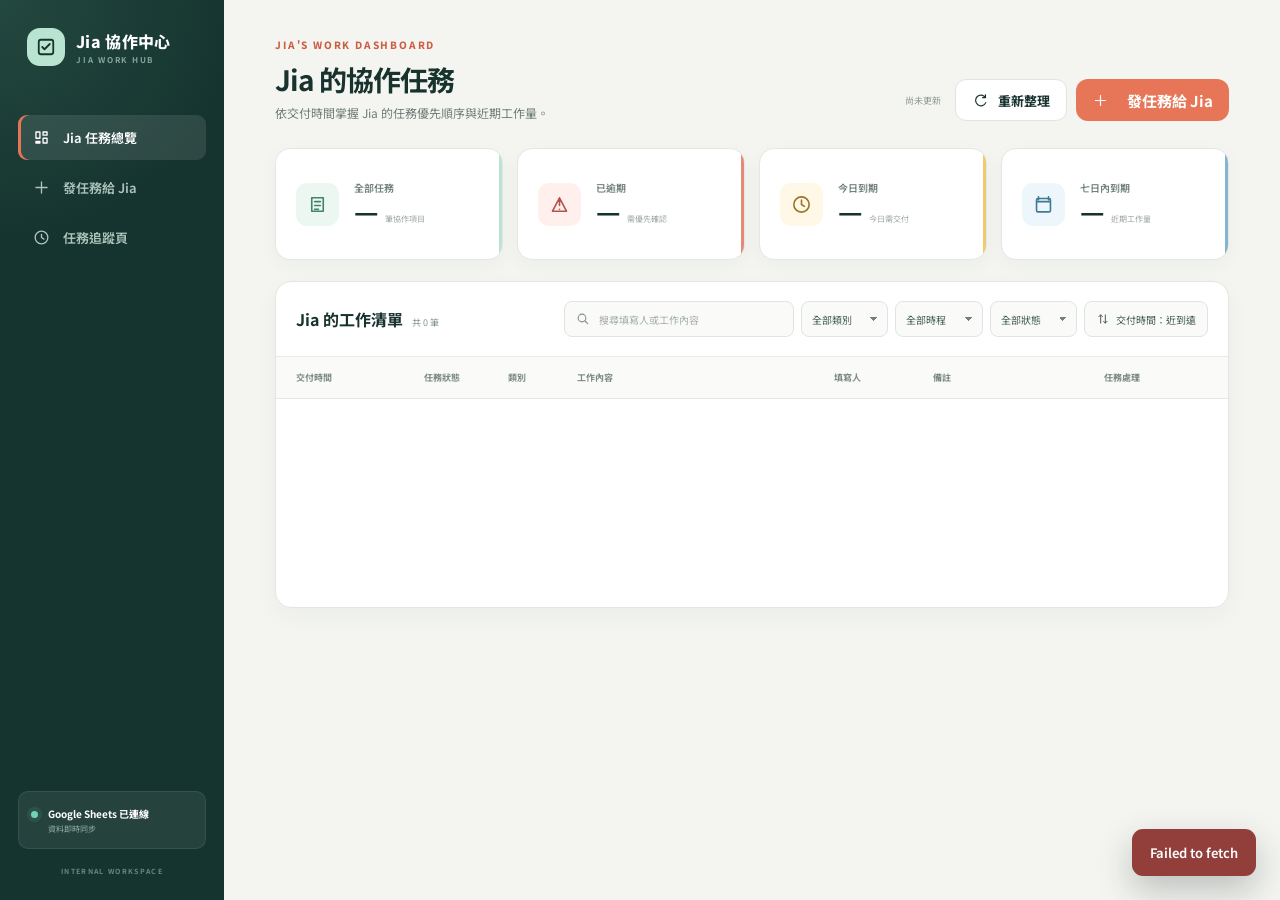
==== admin.html @ 09ad89b3 "Initial Jia task hub release" ====
<!doctype html>
<html lang="zh-Hant">
  <head>
    <meta charset="UTF-8" />
    <meta name="viewport" content="width=device-width, initial-scale=1.0" />
    <meta name="description" content="給 Jia 的協作任務與交付排程管理看板" />
    <meta name="theme-color" content="#16342f" />
    <title>Jia 的任務看板｜協作需求中心</title>
    <link rel="stylesheet" href="./styles.css" />
  </head>
  <body class="admin-page">
    <a class="skip-link" href="#request-table">跳到需求列表</a>

    <aside class="admin-sidebar">
      <a class="brand brand-light" href="./index.html" aria-label="給 Jia 的協作需求首頁">
        <span class="brand-mark" aria-hidden="true">
          <svg viewBox="0 0 24 24" focusable="false">
            <path d="M7 4.75h10A2.25 2.25 0 0 1 19.25 7v10A2.25 2.25 0 0 1 17 19.25H7A2.25 2.25 0 0 1 4.75 17V7A2.25 2.25 0 0 1 7 4.75Z" />
            <path d="m8.25 12 2.25 2.25 5.25-5.25" />
          </svg>
        </span>
        <span><strong>Jia 協作中心</strong><small>JIA WORK HUB</small></span>
      </a>
      <nav class="admin-nav" aria-label="主要選單">
        <a class="active" href="./admin.html">
          <svg viewBox="0 0 24 24" aria-hidden="true"><path d="M5 13h5V5H5zM14 19h5v-6h-5zM5 19h5v-2H5zM14 9h5V5h-5z" /></svg>
          Jia 任務總覽
        </a>
        <a href="./index.html">
          <svg viewBox="0 0 24 24" aria-hidden="true"><path d="M12 5v14M5 12h14" /></svg>
          發任務給 Jia
        </a>
        <a href="./status.html">
          <svg viewBox="0 0 24 24" aria-hidden="true"><circle cx="12" cy="12" r="8" /><path d="M12 8v4l3 2" /></svg>
          任務追蹤頁
        </a>
      </nav>
      <div class="sidebar-bottom">
        <div class="connection-card">
          <span class="status-dot" id="connection-dot"></span>
          <div><strong id="connection-title">確認資料來源</strong><small id="connection-detail">正在連線…</small></div>
        </div>
        <p>INTERNAL WORKSPACE</p>
      </div>
    </aside>

    <header class="mobile-admin-header">
      <a class="brand" href="./index.html">
        <span class="brand-mark" aria-hidden="true">
          <svg viewBox="0 0 24 24"><path d="M7 4.75h10A2.25 2.25 0 0 1 19.25 7v10A2.25 2.25 0 0 1 17 19.25H7A2.25 2.25 0 0 1 4.75 17V7A2.25 2.25 0 0 1 7 4.75Z" /><path d="m8.25 12 2.25 2.25 5.25-5.25" /></svg>
        </span>
        <span><strong>Jia 協作中心</strong></span>
      </a>
      <a class="icon-button" href="./index.html" aria-label="發任務給 Jia"><svg viewBox="0 0 24 24"><path d="M12 5v14M5 12h14" /></svg></a>
    </header>

    <main class="admin-main">
      <section class="dashboard-head">
        <div>
          <p class="section-kicker">JIA'S WORK DASHBOARD</p>
          <h1>Jia 的協作任務</h1>
          <p>依交付時間掌握 Jia 的任務優先順序與近期工作量。</p>
        </div>
        <div class="dashboard-actions">
          <span class="last-updated" id="last-updated">尚未更新</span>
          <button class="secondary-button compact" id="refresh-button" type="button">
            <svg viewBox="0 0 24 24" aria-hidden="true"><path d="M19 8a7.5 7.5 0 1 0 .45 7M19 4v4h-4" /></svg>
            重新整理
          </button>
          <a class="primary-button compact" href="./index.html">
            <svg viewBox="0 0 24 24" aria-hidden="true"><path d="M12 5v14M5 12h14" /></svg>
            發任務給 Jia
          </a>
        </div>
      </section>

      <section class="summary-grid" aria-label="需求摘要">
        <article class="summary-card total">
          <div class="summary-icon"><svg viewBox="0 0 24 24" aria-hidden="true"><path d="M6 5h12v14H6zM9 9h6M9 13h6M9 17h4" /></svg></div>
          <div><span>全部任務</span><strong id="summary-total">—</strong><small>筆協作項目</small></div>
        </article>
        <article class="summary-card overdue">
          <div class="summary-icon"><svg viewBox="0 0 24 24" aria-hidden="true"><path d="M12 8v5M12 17h.01M4.7 19h14.6L12 5z" /></svg></div>
          <div><span>已逾期</span><strong id="summary-overdue">—</strong><small>需優先確認</small></div>
        </article>
        <article class="summary-card today">
          <div class="summary-icon"><svg viewBox="0 0 24 24" aria-hidden="true"><circle cx="12" cy="12" r="8" /><path d="M12 7.5V12l3 2" /></svg></div>
          <div><span>今日到期</span><strong id="summary-today">—</strong><small>今日需交付</small></div>
        </article>
        <article class="summary-card upcoming">
          <div class="summary-icon"><svg viewBox="0 0 24 24" aria-hidden="true"><path d="M6.75 4v3M17.25 4v3M4.75 9h14.5M6.25 5.75h11.5a1.5 1.5 0 0 1 1.5 1.5v11a1.5 1.5 0 0 1-1.5 1.5H6.25a1.5 1.5 0 0 1-1.5-1.5v-11a1.5 1.5 0 0 1 1.5-1.5Z" /></svg></div>
          <div><span>七日內到期</span><strong id="summary-upcoming">—</strong><small>近期工作量</small></div>
        </article>
      </section>

      <section class="request-section">
        <div class="request-section-head">
          <div>
            <h2>Jia 的工作清單</h2>
            <span id="result-count">共 0 筆</span>
          </div>
          <div class="filter-row">
            <label class="search-box" for="search-input">
              <svg viewBox="0 0 24 24" aria-hidden="true"><circle cx="10.5" cy="10.5" r="5.75" /><path d="m15 15 4 4" /></svg>
              <input id="search-input" type="search" placeholder="搜尋填寫人或工作內容" />
            </label>
            <label class="filter-select">
              <span class="sr-only">類別篩選</span>
              <select id="category-filter">
                <option value="all">全部類別</option>
                <option value="行銷">行銷</option>
                <option value="行政">行政</option>
                <option value="營運">營運</option>
                <option value="業務">業務</option>
                <option value="其他">其他</option>
              </select>
            </label>
            <label class="filter-select">
              <span class="sr-only">到期狀態篩選</span>
              <select id="status-filter">
                <option value="all">全部時程</option>
                <option value="overdue">已逾期</option>
                <option value="today">今日到期</option>
                <option value="upcoming">七日內到期</option>
                <option value="later">七日後</option>
                <option value="unscheduled">待確認</option>
              </select>
            </label>
            <label class="filter-select">
              <span class="sr-only">任務狀態篩選</span>
              <select id="work-status-filter">
                <option value="all">全部狀態</option>
                <option value="待處理">待處理</option>
                <option value="進行中">進行中</option>
                <option value="已完成">已完成</option>
              </select>
            </label>
            <button class="sort-button" id="sort-button" type="button" data-direction="asc">
              <svg viewBox="0 0 24 24" aria-hidden="true"><path d="M8 5v14M5 8l3-3 3 3M16 19V5M13 16l3 3 3-3" /></svg>
              <span id="sort-label">交付時間：近到遠</span>
            </button>
          </div>
        </div>

        <div class="table-wrap" id="request-table" tabindex="-1">
          <table>
            <thead>
              <tr>
                <th>交付時間</th>
                <th>任務狀態</th>
                <th>類別</th>
                <th>工作內容</th>
                <th>填寫人</th>
                <th>備註</th>
                <th>任務處理</th>
              </tr>
            </thead>
            <tbody id="request-tbody"></tbody>
          </table>
          <div class="empty-state" id="empty-state" hidden>
            <span><svg viewBox="0 0 24 24" aria-hidden="true"><path d="M7 4.75h10A2.25 2.25 0 0 1 19.25 7v10A2.25 2.25 0 0 1 17 19.25H7A2.25 2.25 0 0 1 4.75 17V7A2.25 2.25 0 0 1 7 4.75Z" /><path d="M8.5 12h7" /></svg></span>
            <h3>目前沒有符合條件的任務</h3>
            <p id="empty-copy">發送第一個任務給 Jia 後，協作項目就會出現在這裡。</p>
            <a class="secondary-button compact" href="./index.html">發任務給 Jia</a>
          </div>
        </div>

        <div class="mobile-request-list" id="mobile-request-list"></div>
      </section>
    </main>

    <div class="task-modal" id="task-modal" hidden>
      <button class="modal-backdrop" type="button" data-close-modal aria-label="關閉任務處理視窗"></button>
      <section class="task-modal-panel" role="dialog" aria-modal="true" aria-labelledby="task-modal-title">
        <div class="task-modal-head">
          <div>
            <p class="section-kicker">UPDATE TASK</p>
            <h2 id="task-modal-title">更新任務進度</h2>
          </div>
          <button class="modal-close" type="button" data-close-modal aria-label="關閉">
            <svg viewBox="0 0 24 24" aria-hidden="true"><path d="M6 6l12 12M18 6 6 18" /></svg>
          </button>
        </div>

        <div class="modal-task-summary">
          <code id="modal-task-id">—</code>
          <strong id="modal-task-description">—</strong>
          <span id="modal-task-requester">—</span>
        </div>

        <form id="task-update-form">
          <input type="hidden" id="modal-request-id" name="id" />
          <div class="field-group">
            <label for="modal-task-status">任務狀態</label>
            <div class="input-shell select-shell no-icon">
              <select id="modal-task-status" name="status" required>
                <option value="待處理">待處理</option>
                <option value="進行中">進行中</option>
                <option value="已完成">已完成</option>
              </select>
            </div>
          </div>
          <div class="field-group">
            <label for="modal-delivery-reply">交付回覆 <small>發任務的人會在追蹤頁看到</small></label>
            <textarea id="modal-delivery-reply" name="deliveryReply" rows="7" maxlength="2000" placeholder="可填寫完成內容、交付連結、檔案位置或需要對方確認的事項⋯"></textarea>
            <div class="field-meta align-right"><span id="reply-count">0 / 2000</span></div>
          </div>
          <div class="modal-actions">
            <a class="secondary-button" id="modal-tracking-link" href="./status.html" target="_blank" rel="noopener">開啟追蹤頁</a>
            <button class="primary-button" id="save-task-button" type="submit">儲存進度與回覆</button>
          </div>
        </form>
      </section>
    </div>

    <div class="toast" id="toast" role="status" aria-live="polite" hidden></div>
    <script src="./config.js"></script>
    <script src="./data-store.js"></script>
    <script src="./admin.js"></script>
  </body>
</html>
---- styles.css ----
@import url("https://fonts.googleapis.com/css2?family=Noto+Sans+TC:wght@400;500;600;700;800&display=swap");

:root {
  --ink: #18322e;
  --ink-2: #294640;
  --muted: #6f7d79;
  --line: #dfe6e2;
  --paper: #fffefa;
  --canvas: #f4f5f0;
  --mint: #b9e4d2;
  --mint-soft: #eaf6f0;
  --coral: #e77658;
  --coral-dark: #cb5f45;
  --yellow: #f2c96d;
  --danger: #c64e49;
  --shadow: 0 24px 70px rgba(25, 48, 43, 0.11);
  --radius: 22px;
  font-family: "Noto Sans TC", "PingFang TC", "Microsoft JhengHei", sans-serif;
  color: var(--ink);
  background: var(--canvas);
  font-synthesis: none;
}

* {
  box-sizing: border-box;
}

html {
  min-width: 320px;
  scroll-behavior: smooth;
}

body {
  min-height: 100vh;
  margin: 0;
  background: var(--canvas);
}

button,
input,
select,
textarea {
  font: inherit;
}

button,
a,
select {
  -webkit-tap-highlight-color: transparent;
}

a {
  color: inherit;
  text-decoration: none;
}

svg {
  fill: none;
  stroke: currentColor;
  stroke-linecap: round;
  stroke-linejoin: round;
  stroke-width: 1.7;
}

.skip-link {
  position: fixed;
  z-index: 100;
  top: -80px;
  left: 20px;
  padding: 10px 15px;
  color: white;
  background: var(--ink);
  border-radius: 8px;
  white-space: nowrap;
  transition: top 0.2s ease;
}

.skip-link:focus {
  top: 14px;
}

.sr-only {
  position: absolute;
  width: 1px;
  height: 1px;
  padding: 0;
  margin: -1px;
  overflow: hidden;
  clip: rect(0, 0, 0, 0);
  white-space: nowrap;
  border: 0;
}

/* Shared brand and buttons */
.brand {
  display: inline-flex;
  align-items: center;
  gap: 11px;
  min-width: 0;
}

.brand-mark {
  display: grid;
  flex: 0 0 42px;
  width: 42px;
  height: 42px;
  place-items: center;
  color: var(--ink);
  background: var(--mint);
  border-radius: 13px;
}

.brand-mark svg {
  width: 27px;
  height: 27px;
  stroke-width: 1.8;
}

.brand > span:last-child {
  display: flex;
  min-width: 0;
  flex-direction: column;
  gap: 1px;
}

.brand strong {
  overflow: hidden;
  font-size: 16px;
  font-weight: 800;
  letter-spacing: 0.02em;
  text-overflow: ellipsis;
  white-space: nowrap;
}

.brand small {
  color: var(--muted);
  font-size: 8px;
  font-weight: 700;
  letter-spacing: 0.22em;
}

.primary-button,
.secondary-button,
.sort-button,
.icon-button {
  display: inline-flex;
  align-items: center;
  justify-content: center;
  border: 0;
  cursor: pointer;
  transition: transform 0.18s ease, box-shadow 0.18s ease, background 0.18s ease, opacity 0.18s ease;
}

.primary-button {
  min-height: 54px;
  gap: 18px;
  padding: 0 24px;
  color: white;
  background: var(--coral);
  border-radius: 12px;
  box-shadow: 0 10px 24px rgba(211, 98, 71, 0.22);
  font-size: 15px;
  font-weight: 700;
}

.primary-button:hover {
  background: var(--coral-dark);
  box-shadow: 0 13px 27px rgba(211, 98, 71, 0.27);
  transform: translateY(-1px);
}

.primary-button svg {
  width: 19px;
  height: 19px;
}

.secondary-button {
  min-height: 46px;
  gap: 9px;
  padding: 0 18px;
  color: var(--ink);
  background: white;
  border: 1px solid var(--line);
  border-radius: 11px;
  font-size: 13px;
  font-weight: 700;
}

.secondary-button:hover {
  border-color: #aebeb8;
  box-shadow: 0 8px 20px rgba(25, 48, 43, 0.08);
}

.primary-button.compact,
.secondary-button.compact {
  min-height: 42px;
  padding: 0 16px;
  box-shadow: none;
}

.primary-button.compact svg,
.secondary-button.compact svg {
  width: 17px;
  height: 17px;
}

button:focus-visible,
a:focus-visible,
input:focus-visible,
select:focus-visible,
textarea:focus-visible {
  outline: 3px solid rgba(35, 117, 97, 0.25);
  outline-offset: 2px;
}

button:disabled,
.is-loading {
  cursor: wait;
  opacity: 0.65;
}

.section-kicker {
  margin: 0 0 7px;
  color: var(--coral-dark);
  font-size: 10px;
  font-weight: 800;
  letter-spacing: 0.18em;
}

.toast {
  position: fixed;
  z-index: 200;
  right: 24px;
  bottom: 24px;
  max-width: min(420px, calc(100vw - 32px));
  padding: 14px 18px;
  color: white;
  background: var(--ink);
  border-radius: 11px;
  box-shadow: 0 14px 34px rgba(18, 35, 32, 0.25);
  font-size: 13px;
  font-weight: 600;
  animation: toast-in 0.25s ease both;
}

.toast.error {
  background: #923f3c;
}

@keyframes toast-in {
  from { opacity: 0; transform: translateY(8px); }
  to { opacity: 1; transform: translateY(0); }
}

/* Request form page */
.form-page {
  position: relative;
  overflow-x: hidden;
  background:
    radial-gradient(circle at 8% 18%, rgba(185, 228, 210, 0.45), transparent 24rem),
    radial-gradient(circle at 93% 85%, rgba(242, 201, 109, 0.21), transparent 22rem),
    #f6f5f0;
}

.form-page::before {
  position: fixed;
  z-index: -1;
  top: 80px;
  left: 3.4vw;
  width: 68px;
  height: 68px;
  content: "";
  border: 1px solid rgba(33, 72, 63, 0.15);
  border-radius: 50%;
}

.form-page::after {
  position: fixed;
  z-index: -1;
  right: 2.5vw;
  bottom: 2vw;
  width: 110px;
  height: 110px;
  content: "";
  background-image: radial-gradient(rgba(24, 50, 46, 0.22) 1.2px, transparent 1.2px);
  background-size: 12px 12px;
}

.site-header {
  display: flex;
  width: min(1180px, calc(100% - 48px));
  height: 82px;
  align-items: center;
  justify-content: space-between;
  margin: 0 auto;
}

.header-link {
  display: inline-flex;
  align-items: center;
  gap: 8px;
  padding: 10px 14px;
  color: var(--ink-2);
  border-radius: 9px;
  font-size: 13px;
  font-weight: 700;
  transition: background 0.18s ease;
}

.header-link:hover {
  background: rgba(255, 255, 255, 0.75);
}

.header-link svg {
  width: 17px;
  height: 17px;
}

.header-nav {
  display: flex;
  align-items: center;
  gap: 3px;
}

.form-layout {
  display: grid;
  width: min(1120px, calc(100% - 48px));
  min-height: calc(100vh - 116px);
  grid-template-columns: minmax(0, 0.86fr) minmax(510px, 1.14fr);
  gap: clamp(50px, 7vw, 96px);
  align-items: center;
  margin: 5px auto 34px;
}

.intro-panel {
  padding: 36px 0 42px;
}

.eyebrow {
  display: flex;
  align-items: center;
  gap: 10px;
  margin-bottom: 19px;
  color: var(--muted);
  font-size: 10px;
  font-weight: 800;
  letter-spacing: 0.19em;
}

.eyebrow span {
  display: inline-block;
  width: 33px;
  height: 2px;
  background: var(--coral);
}

.intro-panel h1 {
  margin: 0;
  color: var(--ink);
  font-size: clamp(38px, 4.2vw, 57px);
  font-weight: 800;
  letter-spacing: -0.055em;
  line-height: 1.23;
}

.intro-panel h1 em {
  position: relative;
  color: var(--ink);
  font-style: normal;
  white-space: nowrap;
}

.intro-panel h1 em::after {
  position: absolute;
  z-index: -1;
  right: -4px;
  bottom: 4px;
  left: -3px;
  height: 12px;
  content: "";
  background: var(--yellow);
  opacity: 0.72;
  transform: rotate(-1deg);
}

.intro-copy {
  max-width: 435px;
  margin: 22px 0 30px;
  color: #667470;
  font-size: 14px;
  line-height: 1.85;
}

.process-list {
  display: grid;
  max-width: 420px;
  gap: 0;
  padding: 0;
  margin: 0;
  list-style: none;
}

.process-list li {
  position: relative;
  display: flex;
  min-height: 64px;
  align-items: flex-start;
  gap: 16px;
}

.process-list li:not(:last-child)::after {
  position: absolute;
  top: 37px;
  bottom: 2px;
  left: 17px;
  width: 1px;
  content: "";
  background: #cbd7d2;
}

.process-list li > span {
  display: grid;
  z-index: 1;
  flex: 0 0 35px;
  width: 35px;
  height: 35px;
  place-items: center;
  color: var(--ink);
  background: #e2eee8;
  border: 1px solid #c0d7cc;
  border-radius: 50%;
  font-size: 9px;
  font-weight: 800;
}

.process-list li > div {
  display: flex;
  flex-direction: column;
  gap: 2px;
  padding-top: 1px;
}

.process-list strong {
  font-size: 13px;
  font-weight: 700;
}

.process-list small {
  color: var(--muted);
  font-size: 11px;
}

.privacy-note {
  display: flex;
  align-items: center;
  gap: 8px;
  margin-top: 15px;
  color: #82908c;
  font-size: 10px;
}

.privacy-note svg {
  width: 15px;
  height: 15px;
}

.form-card {
  position: relative;
  min-height: 680px;
  padding: clamp(28px, 4vw, 46px);
  background: rgba(255, 255, 252, 0.96);
  border: 1px solid rgba(205, 216, 211, 0.8);
  border-radius: var(--radius);
  box-shadow: var(--shadow);
}

.form-card::before {
  position: absolute;
  top: 0;
  right: 34px;
  left: 34px;
  height: 3px;
  content: "";
  background: linear-gradient(90deg, var(--mint), var(--coral), var(--yellow));
  border-radius: 0 0 4px 4px;
}

.form-card-head {
  display: flex;
  align-items: flex-start;
  justify-content: space-between;
  gap: 18px;
  margin-bottom: 26px;
}

.form-card-head h2 {
  margin: 0;
  font-size: 25px;
  letter-spacing: -0.025em;
}

.mode-badge {
  display: inline-flex;
  align-items: center;
  gap: 6px;
  padding: 6px 9px;
  color: #26705f;
  background: var(--mint-soft);
  border-radius: 100px;
  font-size: 9px;
  font-weight: 700;
  white-space: nowrap;
}

.mode-badge::before {
  width: 6px;
  height: 6px;
  content: "";
  background: #55aa8d;
  border-radius: 50%;
}

.mode-badge.is-demo {
  color: #87651c;
  background: #fff6dc;
}

.mode-badge.is-demo::before {
  background: #dba630;
}

.field-grid {
  display: grid;
  grid-template-columns: 1fr 1fr;
  gap: 17px;
}

.field-group {
  margin-bottom: 19px;
}

.field-group > label {
  display: flex;
  align-items: center;
  gap: 4px;
  margin-bottom: 8px;
  color: #314b46;
  font-size: 12px;
  font-weight: 700;
}

.field-group > label span {
  color: var(--coral);
}

.field-group > label small {
  margin-left: 2px;
  color: #94a09d;
  font-size: 9px;
  font-weight: 500;
}

.input-shell {
  position: relative;
}

.delivery-options {
  display: flex;
  gap: 8px;
  margin-bottom: 10px;
}

.delivery-options label {
  position: relative;
  flex: 1;
  cursor: pointer;
}

.delivery-options input {
  position: absolute;
  width: 1px;
  height: 1px;
  overflow: hidden;
  opacity: 0;
}

.delivery-options span {
  display: flex;
  min-height: 38px;
  align-items: center;
  justify-content: center;
  padding: 7px 12px;
  color: #71807b;
  background: #f7f9f6;
  border: 1px solid #dce4e0;
  border-radius: 9px;
  font-size: 10px;
  font-weight: 600;
  transition: color 0.18s ease, border 0.18s ease, background 0.18s ease, box-shadow 0.18s ease;
}

.delivery-options input:checked + span {
  color: #285f50;
  background: var(--mint-soft);
  border-color: #8dbba9;
  box-shadow: inset 0 0 0 1px rgba(73, 139, 117, 0.08);
}

.delivery-options input:focus-visible + span {
  outline: 3px solid rgba(35, 117, 97, 0.25);
  outline-offset: 2px;
}

.other-time-message {
  padding: 11px 13px;
  color: #745c28;
  background: #fff8e6;
  border: 1px solid #f0dfac;
  border-radius: 9px;
  font-size: 10px;
  line-height: 1.6;
}

.notes-hint {
  margin-top: 7px;
  color: #718a82;
}

.input-shell > svg {
  position: absolute;
  z-index: 1;
  top: 50%;
  left: 14px;
  width: 17px;
  height: 17px;
  color: #84928e;
  pointer-events: none;
  transform: translateY(-50%);
}

.input-shell input,
.input-shell select,
textarea {
  width: 100%;
  color: var(--ink);
  background: #fbfcf9;
  border: 1px solid #dce4e0;
  border-radius: 10px;
  outline: none;
  transition: border 0.18s ease, box-shadow 0.18s ease, background 0.18s ease;
}

.input-shell input,
.input-shell select {
  height: 46px;
  padding: 0 13px 0 42px;
}

.input-shell select {
  padding-right: 35px;
  cursor: pointer;
  appearance: none;
  background-image: linear-gradient(45deg, transparent 50%, #72817c 50%), linear-gradient(135deg, #72817c 50%, transparent 50%);
  background-position: calc(100% - 17px) 20px, calc(100% - 12px) 20px;
  background-repeat: no-repeat;
  background-size: 5px 5px, 5px 5px;
}

textarea {
  display: block;
  min-height: 98px;
  padding: 12px 14px;
  line-height: 1.65;
  resize: vertical;
}

#description {
  min-height: 114px;
}

.input-shell input:hover,
.input-shell select:hover,
textarea:hover {
  border-color: #c1cec9;
}

.input-shell input:focus,
.input-shell select:focus,
textarea:focus {
  background: white;
  border-color: #5e9c89;
  box-shadow: 0 0 0 3px rgba(94, 156, 137, 0.12);
}

input::placeholder,
textarea::placeholder {
  color: #a3aeaa;
}

[aria-invalid="true"] {
  border-color: #d66b63 !important;
  box-shadow: 0 0 0 3px rgba(214, 107, 99, 0.09) !important;
}

.field-meta {
  display: flex;
  min-height: 17px;
  align-items: center;
  justify-content: space-between;
  padding-top: 5px;
  color: #99a4a1;
  font-size: 9px;
}

.field-meta.align-right {
  justify-content: flex-end;
}

.field-error {
  min-height: 0;
  margin: 5px 0 0;
  color: var(--danger);
  font-size: 10px;
}

.field-meta .field-error {
  margin: 0;
}

.field-hint {
  margin: 6px 0 0;
  color: #929e9a;
  font-size: 9px;
}

.form-card form > .primary-button {
  width: 100%;
  margin-top: 2px;
}

.submit-note {
  margin: 10px 0 0;
  color: #9aa5a2;
  font-size: 9px;
  text-align: center;
}

.success-panel {
  display: flex;
  min-height: 560px;
  align-items: center;
  justify-content: center;
  flex-direction: column;
  padding: 40px 12px;
  text-align: center;
}

.success-panel[hidden] {
  display: none;
}

.success-icon {
  display: grid;
  width: 78px;
  height: 78px;
  place-items: center;
  margin-bottom: 23px;
  color: #28775f;
  background: var(--mint-soft);
  border: 1px solid #c5e3d6;
  border-radius: 50%;
}

.success-icon svg {
  width: 39px;
  height: 39px;
  stroke-width: 2;
}

.success-panel h2 {
  margin: 4px 0 10px;
  font-size: 27px;
}

.success-panel > p:not(.section-kicker) {
  max-width: 350px;
  margin: 0;
  color: var(--muted);
  font-size: 13px;
  line-height: 1.8;
}

.success-track-button {
  min-width: 220px;
  margin-bottom: 10px;
}

.request-number {
  display: flex;
  align-items: center;
  gap: 8px;
  padding: 12px 16px;
  margin: 24px 0;
  color: var(--muted);
  background: #f3f6f3;
  border-radius: 9px;
  font-size: 11px;
}

.request-number strong {
  color: var(--ink);
  font-family: ui-monospace, SFMono-Regular, Menlo, monospace;
  font-size: 12px;
}

/* Admin dashboard */
.admin-page {
  background: #f4f5f1;
}

.admin-sidebar {
  position: fixed;
  z-index: 10;
  top: 0;
  bottom: 0;
  left: 0;
  display: flex;
  width: 224px;
  flex-direction: column;
  padding: 28px 18px 24px;
  color: white;
  background:
    radial-gradient(circle at 0 0, rgba(86, 153, 132, 0.2), transparent 15rem),
    #16342f;
}

.brand-light {
  padding: 0 9px;
}

.brand-light .brand-mark {
  flex-basis: 38px;
  width: 38px;
  height: 38px;
}

.brand-light .brand-mark svg {
  width: 24px;
  height: 24px;
}

.brand-light small {
  color: #86a69b;
}

.admin-nav {
  display: flex;
  flex-direction: column;
  gap: 5px;
  margin-top: 49px;
}

.admin-nav a {
  display: flex;
  min-height: 45px;
  align-items: center;
  gap: 12px;
  padding: 0 14px;
  color: #adc3bb;
  border-radius: 9px;
  font-size: 13px;
  font-weight: 600;
  transition: color 0.18s ease, background 0.18s ease;
}

.admin-nav a:hover,
.admin-nav a.active {
  color: white;
  background: rgba(255, 255, 255, 0.1);
}

.admin-nav a.active {
  box-shadow: inset 3px 0 var(--coral);
}

.admin-nav svg {
  width: 19px;
  height: 19px;
}

.sidebar-bottom {
  margin-top: auto;
}

.connection-card {
  display: flex;
  align-items: flex-start;
  gap: 10px;
  padding: 14px 12px;
  background: rgba(255, 255, 255, 0.07);
  border: 1px solid rgba(255, 255, 255, 0.08);
  border-radius: 10px;
}

.status-dot {
  flex: 0 0 7px;
  width: 7px;
  height: 7px;
  margin-top: 5px;
  background: #70d3ae;
  border-radius: 50%;
  box-shadow: 0 0 0 4px rgba(112, 211, 174, 0.1);
}

.status-dot.demo {
  background: var(--yellow);
  box-shadow: 0 0 0 4px rgba(242, 201, 109, 0.1);
}

.connection-card div {
  display: flex;
  min-width: 0;
  flex-direction: column;
  gap: 2px;
}

.connection-card strong {
  overflow: hidden;
  font-size: 10px;
  text-overflow: ellipsis;
  white-space: nowrap;
}

.connection-card small {
  color: #8fafA4;
  font-size: 8px;
}

.sidebar-bottom > p {
  margin: 17px 0 0;
  color: #66887c;
  font-size: 7px;
  font-weight: 700;
  letter-spacing: 0.19em;
  text-align: center;
}

.mobile-admin-header {
  display: none;
}

.admin-main {
  min-height: 100vh;
  padding: 37px clamp(26px, 4vw, 58px) 60px;
  margin-left: 224px;
}

.dashboard-head {
  display: flex;
  align-items: flex-end;
  justify-content: space-between;
  gap: 25px;
}

.dashboard-head h1 {
  margin: 0 0 5px;
  font-size: 28px;
  letter-spacing: -0.035em;
}

.dashboard-head > div:first-child > p:last-child {
  margin: 0;
  color: var(--muted);
  font-size: 12px;
}

.dashboard-actions {
  display: flex;
  align-items: center;
  gap: 9px;
}

.last-updated {
  margin-right: 5px;
  color: #8d9995;
  font-size: 9px;
}

.summary-grid {
  display: grid;
  grid-template-columns: repeat(4, minmax(0, 1fr));
  gap: 14px;
  margin: 27px 0 21px;
}

.summary-card {
  position: relative;
  display: flex;
  min-width: 0;
  min-height: 112px;
  align-items: center;
  gap: 15px;
  padding: 20px;
  overflow: hidden;
  background: white;
  border: 1px solid #e2e8e5;
  border-radius: 15px;
  box-shadow: 0 6px 20px rgba(25, 48, 43, 0.035);
}

.summary-card::after {
  position: absolute;
  top: 0;
  right: 0;
  bottom: 0;
  width: 3px;
  content: "";
  background: var(--mint);
}

.summary-card.overdue::after { background: #e88978; }
.summary-card.today::after { background: var(--yellow); }
.summary-card.upcoming::after { background: #83b5cf; }

.summary-icon {
  display: grid;
  flex: 0 0 43px;
  width: 43px;
  height: 43px;
  place-items: center;
  color: #41836f;
  background: #edf7f2;
  border-radius: 11px;
}

.summary-card.overdue .summary-icon { color: #b6534c; background: #fff0ed; }
.summary-card.today .summary-icon { color: #9b762a; background: #fff8e6; }
.summary-card.upcoming .summary-icon { color: #407995; background: #edf6fa; }

.summary-icon svg {
  width: 23px;
  height: 23px;
}

.summary-card > div:last-child {
  display: grid;
  min-width: 0;
  grid-template-columns: auto 1fr;
  align-items: baseline;
  column-gap: 6px;
}

.summary-card span {
  grid-column: 1 / -1;
  color: #70807b;
  font-size: 10px;
  font-weight: 600;
}

.summary-card strong {
  font-size: 27px;
  line-height: 1.2;
}

.summary-card small {
  overflow: hidden;
  color: #9ca7a3;
  font-size: 8px;
  text-overflow: ellipsis;
  white-space: nowrap;
}

.request-section {
  background: white;
  border: 1px solid #e1e7e4;
  border-radius: 16px;
  box-shadow: 0 8px 25px rgba(25, 48, 43, 0.04);
}

.request-section-head {
  display: flex;
  align-items: center;
  justify-content: space-between;
  gap: 22px;
  padding: 19px 20px;
  border-bottom: 1px solid #e7ebe9;
}

.request-section-head > div:first-child {
  display: flex;
  flex: 0 0 auto;
  align-items: baseline;
  gap: 9px;
}

.request-section-head h2 {
  margin: 0;
  font-size: 16px;
}

.request-section-head > div:first-child span {
  color: #87938f;
  font-size: 9px;
}

.filter-row {
  display: flex;
  min-width: 0;
  align-items: center;
  justify-content: flex-end;
  gap: 7px;
}

.search-box {
  position: relative;
  display: block;
  width: min(230px, 21vw);
}

.search-box svg {
  position: absolute;
  top: 50%;
  left: 11px;
  width: 16px;
  height: 16px;
  color: #82908c;
  transform: translateY(-50%);
}

.search-box input,
.filter-select select,
.sort-button {
  height: 36px;
  color: #425b55;
  background-color: #fafbf9;
  border: 1px solid #dfe5e2;
  border-radius: 8px;
  font-size: 10px;
}

.search-box input {
  width: 100%;
  padding: 0 11px 0 34px;
  outline: 0;
}

.search-box input:focus,
.filter-select select:focus {
  border-color: #71a795;
  box-shadow: 0 0 0 3px rgba(94, 156, 137, 0.1);
}

.filter-select select {
  min-width: 87px;
  padding: 0 26px 0 10px;
  cursor: pointer;
  appearance: none;
  background-image: linear-gradient(45deg, transparent 50%, #72817c 50%), linear-gradient(135deg, #72817c 50%, transparent 50%);
  background-position: calc(100% - 13px) 15px, calc(100% - 9px) 15px;
  background-repeat: no-repeat;
  background-size: 4px 4px, 4px 4px;
}

.sort-button {
  gap: 6px;
  padding: 0 11px;
  white-space: nowrap;
}

.sort-button:hover {
  background: #f3f6f3;
}

.sort-button svg {
  width: 14px;
  height: 14px;
}

.table-wrap {
  position: relative;
  min-height: 250px;
  overflow-x: auto;
}

table {
  width: 100%;
  border-collapse: collapse;
  table-layout: fixed;
}

th {
  height: 41px;
  padding: 0 12px;
  color: #7d8b87;
  background: #fafbf9;
  border-bottom: 1px solid #e4e9e6;
  font-size: 9px;
  font-weight: 700;
  text-align: left;
  white-space: nowrap;
}

th:first-child,
td:first-child { width: 126px; padding-left: 20px; }
th:nth-child(2),
td:nth-child(2) { width: 78px; }
th:nth-child(3),
td:nth-child(3) { width: 64px; }
th:nth-child(4),
td:nth-child(4) { width: 27%; }
th:nth-child(5),
td:nth-child(5) { width: 92px; }
th:nth-child(6),
td:nth-child(6) { width: 18%; }
th:nth-child(7),
td:nth-child(7) { width: 126px; }

td {
  height: 84px;
  padding: 11px 12px;
  color: #3c524d;
  border-bottom: 1px solid #edf0ee;
  font-size: 10px;
  vertical-align: middle;
}

tbody tr {
  transition: background 0.15s ease;
}

tbody tr:hover {
  background: #fbfcfa;
}

tbody tr:last-child td {
  border-bottom: 0;
}

.due-cell {
  display: grid;
  grid-template-columns: auto 1fr;
  align-items: baseline;
  gap: 1px 6px;
}

.due-cell strong {
  color: var(--ink);
  font-size: 11px;
}

.due-cell > span {
  color: #7b8985;
  font-size: 9px;
}

.due-status {
  display: inline-flex;
  width: max-content;
  grid-column: 1 / -1;
  align-items: center;
  gap: 4px;
  margin-top: 4px;
  color: #62736e;
  font-size: 8px;
  font-style: normal;
  font-weight: 700;
}

.due-status::before {
  width: 5px;
  height: 5px;
  content: "";
  background: #8ba19a;
  border-radius: 50%;
}

.due-status.overdue { color: #b94f48; }
.due-status.overdue::before { background: #d65f55; }
.due-status.today { color: #9a7429; }
.due-status.today::before { background: #d5a940; }
.due-status.upcoming { color: #397996; }
.due-status.upcoming::before { background: #5597b6; }
.due-status.unscheduled { color: #745c92; }
.due-status.unscheduled::before { background: #8a6dac; }

.category-badge {
  display: inline-flex;
  min-width: 38px;
  align-items: center;
  justify-content: center;
  padding: 4px 8px;
  border-radius: 100px;
  font-size: 8px;
  font-weight: 700;
}

.category-badge.marketing { color: #a95440; background: #fff0eb; }
.category-badge.admin { color: #66539a; background: #f2effb; }
.category-badge.operations { color: #28765f; background: #eaf6f0; }
.category-badge.sales { color: #3d7291; background: #eaf3f8; }
.category-badge.other { color: #6c736f; background: #f0f2f1; }

.description-cell {
  display: flex;
  min-width: 0;
  flex-direction: column;
  gap: 4px;
}

.description-cell strong {
  display: -webkit-box;
  overflow: hidden;
  color: #28413b;
  font-size: 10px;
  font-weight: 600;
  line-height: 1.55;
  -webkit-box-orient: vertical;
  -webkit-line-clamp: 2;
}

.description-cell small {
  color: #9aa5a1;
  font-size: 8px;
}

.requester-cell {
  display: block;
  overflow: hidden;
  text-overflow: ellipsis;
  white-space: nowrap;
}

.notes-cell {
  display: -webkit-box;
  overflow: hidden;
  color: #778681;
  line-height: 1.55;
  -webkit-box-orient: vertical;
  -webkit-line-clamp: 2;
}

td code {
  color: #71807b;
  font-family: ui-monospace, SFMono-Regular, Menlo, monospace;
  font-size: 8px;
}

.work-status-badge {
  display: inline-flex;
  min-width: 48px;
  align-items: center;
  justify-content: center;
  padding: 5px 8px;
  border-radius: 100px;
  font-size: 8px;
  font-weight: 700;
  white-space: nowrap;
}

.work-status-badge.pending {
  color: #8a6827;
  background: #fff5d9;
}

.work-status-badge.in-progress {
  color: #356f8b;
  background: #eaf4f8;
}

.work-status-badge.completed {
  color: #28725b;
  background: #e8f5ef;
}

.task-actions-cell {
  display: flex;
  align-items: flex-start;
  flex-direction: column;
  gap: 7px;
}

.task-actions-cell button,
.mobile-task-actions button {
  padding: 5px 8px;
  color: #356f60;
  background: #edf6f2;
  border: 1px solid #cfe3da;
  border-radius: 7px;
  cursor: pointer;
  font-size: 8px;
  font-weight: 700;
}

.task-actions-cell button:hover,
.mobile-task-actions button:hover {
  background: #deeee7;
}

.toast.success {
  background: #276b57;
}

.input-shell.no-icon select {
  padding-left: 13px;
}

.modal-open {
  overflow: hidden;
}

.task-modal {
  position: fixed;
  z-index: 300;
  inset: 0;
  display: grid;
  place-items: center;
  padding: 20px;
}

.task-modal[hidden] {
  display: none;
}

.modal-backdrop {
  position: absolute;
  inset: 0;
  width: 100%;
  height: 100%;
  padding: 0;
  background: rgba(13, 34, 30, 0.55);
  border: 0;
  backdrop-filter: blur(3px);
}

.task-modal-panel {
  position: relative;
  z-index: 1;
  width: min(560px, 100%);
  max-height: calc(100vh - 40px);
  padding: 28px;
  overflow-y: auto;
  background: var(--paper);
  border-radius: 18px;
  box-shadow: 0 28px 80px rgba(13, 34, 30, 0.3);
}

.task-modal-head {
  display: flex;
  align-items: flex-start;
  justify-content: space-between;
  gap: 20px;
}

.task-modal-head h2 {
  margin: 0;
  font-size: 22px;
}

.modal-close {
  display: grid;
  flex: 0 0 36px;
  width: 36px;
  height: 36px;
  place-items: center;
  color: #62736e;
  background: #f2f5f2;
  border: 0;
  border-radius: 9px;
  cursor: pointer;
}

.modal-close svg {
  width: 18px;
  height: 18px;
}

.modal-task-summary {
  display: flex;
  flex-direction: column;
  gap: 5px;
  padding: 15px;
  margin: 20px 0;
  background: #f4f7f4;
  border-radius: 11px;
}

.modal-task-summary code {
  color: #80908a;
  font-size: 9px;
}

.modal-task-summary strong {
  font-size: 13px;
  line-height: 1.6;
}

.modal-task-summary span {
  color: var(--muted);
  font-size: 10px;
}

.modal-actions {
  display: flex;
  justify-content: flex-end;
  gap: 9px;
  padding-top: 4px;
}

/* Requester tracking */
.tracking-page {
  background:
    radial-gradient(circle at 10% 20%, rgba(185, 228, 210, 0.4), transparent 25rem),
    radial-gradient(circle at 90% 80%, rgba(242, 201, 109, 0.2), transparent 24rem),
    #f5f5f0;
}

.tracking-header {
  width: min(980px, calc(100% - 40px));
}

.tracking-main {
  width: min(820px, calc(100% - 40px));
  padding: 54px 0 80px;
  margin: 0 auto;
}

.tracking-intro {
  margin-bottom: 25px;
  text-align: center;
}

.tracking-intro h1 {
  margin: 0 0 8px;
  font-size: clamp(30px, 5vw, 43px);
  letter-spacing: -0.045em;
}

.tracking-intro > p:last-child {
  margin: 0;
  color: var(--muted);
  font-size: 13px;
}

.tracking-search {
  padding: 24px;
  background: white;
  border: 1px solid var(--line);
  border-radius: 16px;
  box-shadow: 0 12px 36px rgba(25, 48, 43, 0.07);
}

.tracking-search > label {
  display: block;
  margin-bottom: 8px;
  font-size: 11px;
  font-weight: 700;
}

.tracking-search > div {
  display: flex;
  gap: 9px;
}

.tracking-input-shell {
  position: relative;
  flex: 1;
}

.tracking-input-shell svg {
  position: absolute;
  top: 50%;
  left: 15px;
  width: 18px;
  height: 18px;
  color: #7e8d88;
  transform: translateY(-50%);
}

.tracking-input-shell input {
  width: 100%;
  height: 54px;
  padding: 0 16px 0 45px;
  color: var(--ink);
  background: #fafbf9;
  border: 1px solid #dce4e0;
  border-radius: 11px;
  outline: none;
  font-family: ui-monospace, SFMono-Regular, Menlo, monospace;
  font-size: 13px;
  text-transform: uppercase;
}

.tracking-input-shell input:focus {
  background: white;
  border-color: #5e9c89;
  box-shadow: 0 0 0 3px rgba(94, 156, 137, 0.12);
}

.tracking-search > p {
  margin: 8px 0 0;
  color: #94a09c;
  font-size: 9px;
}

.recent-requests,
.tracking-result,
.tracking-error {
  margin-top: 18px;
  background: white;
  border: 1px solid var(--line);
  border-radius: 16px;
  box-shadow: 0 10px 30px rgba(25, 48, 43, 0.05);
}

.recent-requests {
  padding: 22px 24px;
}

.tracking-section-head {
  display: flex;
  align-items: baseline;
  justify-content: space-between;
  gap: 16px;
}

.tracking-section-head h2 {
  margin: 0;
  font-size: 14px;
}

.tracking-section-head span {
  color: var(--muted);
  font-size: 9px;
}

.recent-id-list {
  display: flex;
  flex-wrap: wrap;
  gap: 8px;
  margin-top: 14px;
}

.recent-id-list button {
  padding: 8px 11px;
  color: #356f60;
  background: #edf6f2;
  border: 1px solid #cfe3da;
  border-radius: 8px;
  cursor: pointer;
  font-family: ui-monospace, SFMono-Regular, Menlo, monospace;
  font-size: 9px;
}

.tracking-loading {
  display: flex;
  align-items: center;
  justify-content: center;
  gap: 10px;
  padding: 48px;
  color: var(--muted);
  font-size: 11px;
}

.tracking-loading[hidden],
.tracking-result[hidden],
.tracking-error[hidden],
.recent-requests[hidden] {
  display: none;
}

.tracking-loading span {
  width: 17px;
  height: 17px;
  border: 2px solid #c5d8d0;
  border-top-color: #438571;
  border-radius: 50%;
  animation: tracking-spin 0.8s linear infinite;
}

@keyframes tracking-spin {
  to { transform: rotate(360deg); }
}

.tracking-error {
  display: flex;
  align-items: center;
  gap: 14px;
  padding: 22px;
  border-color: #efcdc8;
}

.tracking-error > span {
  display: grid;
  flex: 0 0 38px;
  width: 38px;
  height: 38px;
  place-items: center;
  color: #a94d45;
  background: #fff0ed;
  border-radius: 50%;
  font-weight: 800;
}

.tracking-error h2,
.tracking-error p {
  margin: 0;
}

.tracking-error h2 {
  font-size: 13px;
}

.tracking-error p {
  margin-top: 3px;
  color: var(--muted);
  font-size: 10px;
}

.tracking-result {
  padding: clamp(22px, 4vw, 36px);
}

.tracking-result-head {
  display: flex;
  align-items: flex-start;
  justify-content: space-between;
  gap: 25px;
}

.tracking-result-head h2 {
  max-width: 560px;
  margin: 12px 0 5px;
  font-size: 20px;
  line-height: 1.55;
}

.tracking-result-head code {
  color: #83908c;
  font-size: 9px;
}

.tracking-result-head > p {
  flex: 0 0 auto;
  margin: 4px 0 0;
  color: #8c9995;
  font-size: 9px;
}

.tracking-result-head > p strong {
  color: #687a74;
  font-weight: 600;
}

.tracking-progress {
  display: grid;
  grid-template-columns: repeat(3, 1fr);
  padding: 24px 0;
  margin: 27px 0;
  list-style: none;
  background: #f7f9f6;
  border-radius: 13px;
}

.tracking-progress li {
  position: relative;
  display: flex;
  align-items: center;
  justify-content: center;
  gap: 9px;
  color: #9aa6a2;
}

.tracking-progress li:not(:last-child)::after {
  position: absolute;
  z-index: 0;
  top: 17px;
  left: calc(50% + 48px);
  width: calc(100% - 96px);
  height: 1px;
  content: "";
  background: #d9e1dd;
}

.tracking-progress li > span {
  display: grid;
  z-index: 1;
  flex: 0 0 34px;
  width: 34px;
  height: 34px;
  place-items: center;
  background: #e8edeb;
  border-radius: 50%;
  font-size: 10px;
  font-weight: 800;
}

.tracking-progress li > div {
  display: flex;
  flex-direction: column;
}

.tracking-progress strong {
  font-size: 10px;
}

.tracking-progress small {
  font-size: 8px;
}

.tracking-progress li.is-current,
.tracking-progress li.is-complete {
  color: #2d745f;
}

.tracking-progress li.is-current > span,
.tracking-progress li.is-complete > span {
  color: white;
  background: #4c937c;
}

.tracking-progress li.is-complete:not(:last-child)::after {
  background: #74ad99;
}

.tracking-detail-grid {
  display: grid;
  grid-template-columns: repeat(4, 1fr);
  gap: 10px;
}

.tracking-detail-grid > div {
  display: flex;
  min-width: 0;
  flex-direction: column;
  gap: 5px;
  padding: 13px;
  background: #fafbf9;
  border: 1px solid #e7ebe8;
  border-radius: 10px;
}

.tracking-detail-grid span,
.tracking-notes > span {
  color: #8a9894;
  font-size: 8px;
}

.tracking-detail-grid strong {
  overflow: hidden;
  font-size: 10px;
  font-weight: 600;
  line-height: 1.5;
  text-overflow: ellipsis;
}

.tracking-notes {
  padding: 14px;
  margin-top: 10px;
  background: #fafbf9;
  border: 1px solid #e7ebe8;
  border-radius: 10px;
}

.tracking-notes p {
  margin: 6px 0 0;
  color: #556862;
  font-size: 10px;
  line-height: 1.7;
  white-space: pre-wrap;
}

.delivery-reply-card {
  padding: 20px;
  margin-top: 20px;
  background: #eef7f2;
  border: 1px solid #cce2d8;
  border-radius: 13px;
}

.reply-card-title {
  display: flex;
  align-items: center;
  gap: 12px;
}

.reply-card-title > span {
  display: grid;
  flex: 0 0 38px;
  width: 38px;
  height: 38px;
  place-items: center;
  color: #34745f;
  background: white;
  border-radius: 10px;
}

.reply-card-title svg {
  width: 20px;
  height: 20px;
}

.reply-card-title h3 {
  margin: 0;
  font-size: 13px;
}

.delivery-reply-card > p {
  margin: 14px 0 0;
  color: #344e47;
  font-size: 11px;
  line-height: 1.8;
  white-space: pre-wrap;
}

.delivery-reply-card > p.is-empty {
  color: #71847d;
  font-style: italic;
}

.mobile-card-statuses,
.mobile-task-actions {
  display: flex;
  align-items: center;
  gap: 6px;
}

.mobile-task-actions {
  justify-content: space-between;
  margin-top: 11px;
}

.mobile-task-actions code {
  margin: 0;
}

@media (max-width: 680px) {
  .header-nav {
    display: none;
  }

  .task-modal {
    align-items: end;
    padding: 0;
  }

  .task-modal-panel {
    width: 100%;
    max-height: 90vh;
    padding: 23px 18px;
    border-radius: 18px 18px 0 0;
  }

  .modal-actions {
    flex-direction: column-reverse;
  }

  .modal-actions > * {
    width: 100%;
  }

  .tracking-header {
    width: calc(100% - 28px);
  }

  .tracking-header .primary-button {
    min-height: 38px;
    padding: 0 11px;
    font-size: 10px;
  }

  .tracking-header .primary-button svg {
    display: none;
  }

  .tracking-main {
    width: calc(100% - 24px);
    padding: 34px 0 55px;
  }

  .tracking-intro h1 {
    font-size: 30px;
  }

  .tracking-search {
    padding: 17px;
  }

  .tracking-search > div {
    flex-direction: column;
  }

  .tracking-result-head {
    flex-direction: column;
    gap: 8px;
  }

  .tracking-progress {
    gap: 4px;
    padding: 18px 8px;
  }

  .tracking-progress li {
    flex-direction: column;
    gap: 5px;
    text-align: center;
  }

  .tracking-progress li:not(:last-child)::after {
    top: 17px;
    left: calc(50% + 20px);
    width: calc(100% - 40px);
  }

  .tracking-progress small {
    display: none;
  }

  .tracking-detail-grid {
    grid-template-columns: repeat(2, 1fr);
  }
}

.empty-state {
  display: flex;
  min-height: 340px;
  align-items: center;
  justify-content: center;
  flex-direction: column;
  padding: 45px 20px;
  text-align: center;
}

.empty-state[hidden] {
  display: none;
}

.empty-state > span {
  display: grid;
  width: 58px;
  height: 58px;
  place-items: center;
  color: #73968a;
  background: #edf5f1;
  border-radius: 50%;
}

.empty-state svg {
  width: 29px;
  height: 29px;
}

.empty-state h3 {
  margin: 15px 0 5px;
  font-size: 15px;
}

.empty-state p {
  margin: 0 0 18px;
  color: var(--muted);
  font-size: 10px;
}

.mobile-request-list {
  display: none;
}

@media (max-width: 1120px) {
  .form-layout {
    grid-template-columns: minmax(0, 0.8fr) minmax(490px, 1.2fr);
    gap: 46px;
  }

  .admin-main {
    padding-right: 28px;
    padding-left: 28px;
  }

  .dashboard-head {
    align-items: flex-start;
  }

  .last-updated {
    display: none;
  }

  .summary-grid {
    grid-template-columns: repeat(2, minmax(0, 1fr));
  }

  .request-section-head {
    align-items: flex-start;
    flex-direction: column;
  }

  .filter-row {
    width: 100%;
    justify-content: flex-start;
  }

  .search-box {
    width: min(280px, 32vw);
  }
}

@media (max-width: 880px) {
  .site-header {
    width: min(680px, calc(100% - 36px));
  }

  .form-layout {
    width: min(680px, calc(100% - 36px));
    grid-template-columns: 1fr;
    gap: 20px;
    margin-top: 10px;
  }

  .intro-panel {
    padding: 38px 24px 20px;
    text-align: center;
  }

  .eyebrow {
    justify-content: center;
  }

  .intro-copy,
  .process-list {
    margin-right: auto;
    margin-left: auto;
  }

  .process-list {
    grid-template-columns: repeat(3, 1fr);
    gap: 10px;
  }

  .process-list li {
    align-items: center;
    flex-direction: column;
    gap: 8px;
    text-align: center;
  }

  .process-list li:not(:last-child)::after {
    top: 17px;
    right: -6px;
    bottom: auto;
    left: calc(50% + 25px);
    width: calc(100% - 38px);
    height: 1px;
  }

  .privacy-note {
    justify-content: center;
  }

  .admin-sidebar {
    width: 190px;
  }

  .admin-main {
    margin-left: 190px;
  }

  .dashboard-head {
    flex-direction: column;
  }

  .filter-row {
    flex-wrap: wrap;
  }

  .search-box {
    width: 100%;
  }
}

@media (max-width: 680px) {
  .site-header {
    height: 70px;
  }

  .site-header .brand small,
  .header-link {
    display: none;
  }

  .form-layout {
    width: min(100% - 24px, 560px);
  }

  .intro-panel {
    padding: 30px 9px 15px;
  }

  .intro-panel h1 {
    font-size: clamp(34px, 10vw, 46px);
  }

  .intro-copy {
    margin-top: 17px;
    font-size: 13px;
  }

  .process-list small,
  .privacy-note {
    display: none;
  }

  .process-list li {
    min-height: 50px;
  }

  .process-list strong {
    font-size: 11px;
  }

  .form-card {
    min-height: 640px;
    padding: 27px 20px 25px;
    border-radius: 17px;
  }

  .form-card-head h2 {
    font-size: 22px;
  }

  .field-grid {
    grid-template-columns: 1fr;
    gap: 0;
  }

  .admin-sidebar {
    display: none;
  }

  .mobile-admin-header {
    display: flex;
    height: 67px;
    align-items: center;
    justify-content: space-between;
    padding: 0 17px;
    background: white;
    border-bottom: 1px solid var(--line);
  }

  .mobile-admin-header .brand-mark {
    flex-basis: 36px;
    width: 36px;
    height: 36px;
  }

  .mobile-admin-header .brand-mark svg {
    width: 23px;
    height: 23px;
  }

  .icon-button {
    width: 37px;
    height: 37px;
    color: white;
    background: var(--coral);
    border-radius: 9px;
  }

  .icon-button svg {
    width: 19px;
    height: 19px;
  }

  .admin-main {
    padding: 27px 13px 40px;
    margin: 0;
  }

  .dashboard-head {
    padding: 0 4px;
  }

  .dashboard-head h1 {
    font-size: 25px;
  }

  .dashboard-actions {
    width: 100%;
  }

  .dashboard-actions .secondary-button,
  .dashboard-actions .primary-button {
    flex: 1;
  }

  .summary-grid {
    gap: 9px;
    margin: 22px 0 14px;
  }

  .summary-card {
    min-height: 95px;
    gap: 11px;
    padding: 14px 12px;
  }

  .summary-icon {
    flex-basis: 36px;
    width: 36px;
    height: 36px;
  }

  .summary-icon svg {
    width: 19px;
    height: 19px;
  }

  .summary-card strong {
    font-size: 23px;
  }

  .request-section {
    background: transparent;
    border: 0;
    box-shadow: none;
  }

  .request-section-head {
    padding: 14px 3px;
    border: 0;
  }

  .filter-row {
    gap: 6px;
  }

  .filter-select {
    flex: 1;
  }

  .filter-select select {
    width: 100%;
  }

  .sort-button {
    width: 100%;
  }

  .table-wrap {
    display: none;
  }

  .mobile-request-list {
    display: grid;
    gap: 9px;
  }

  .mobile-request-card {
    padding: 16px;
    background: white;
    border: 1px solid #e1e7e4;
    border-radius: 13px;
    box-shadow: 0 5px 15px rgba(25, 48, 43, 0.035);
  }

  .mobile-card-top {
    display: flex;
    align-items: center;
    justify-content: space-between;
  }

  .mobile-card-top .due-status {
    margin: 0;
  }

  .mobile-request-card h3 {
    margin: 12px 0 11px;
    color: #28413b;
    font-size: 13px;
    line-height: 1.65;
  }

  .mobile-card-meta {
    display: flex;
    flex-wrap: wrap;
    gap: 8px 16px;
    color: #71807b;
    font-size: 9px;
  }

  .mobile-card-meta span {
    display: flex;
    align-items: center;
    gap: 5px;
  }

  .mobile-card-meta svg {
    width: 13px;
    height: 13px;
  }

  .mobile-card-notes {
    padding: 8px 10px;
    margin: 11px 0 0;
    color: #697974;
    background: #f7f8f5;
    border-radius: 7px;
    font-size: 9px;
    line-height: 1.55;
  }

  .mobile-request-card code {
    display: block;
    margin-top: 11px;
    color: #98a39f;
    font-size: 8px;
  }

  .mobile-task-actions code {
    margin: 0;
  }

  .mobile-request-list:empty::after {
    display: flex;
    min-height: 190px;
    align-items: center;
    justify-content: center;
    content: "目前沒有符合條件的需求";
    color: #82908c;
    background: white;
    border: 1px solid #e1e7e4;
    border-radius: 13px;
    font-size: 11px;
  }
}

@media (prefers-reduced-motion: reduce) {
  *,
  *::before,
  *::after {
    scroll-behavior: auto !important;
    transition-duration: 0.01ms !important;
    animation-duration: 0.01ms !important;
    animation-iteration-count: 1 !important;
  }
}
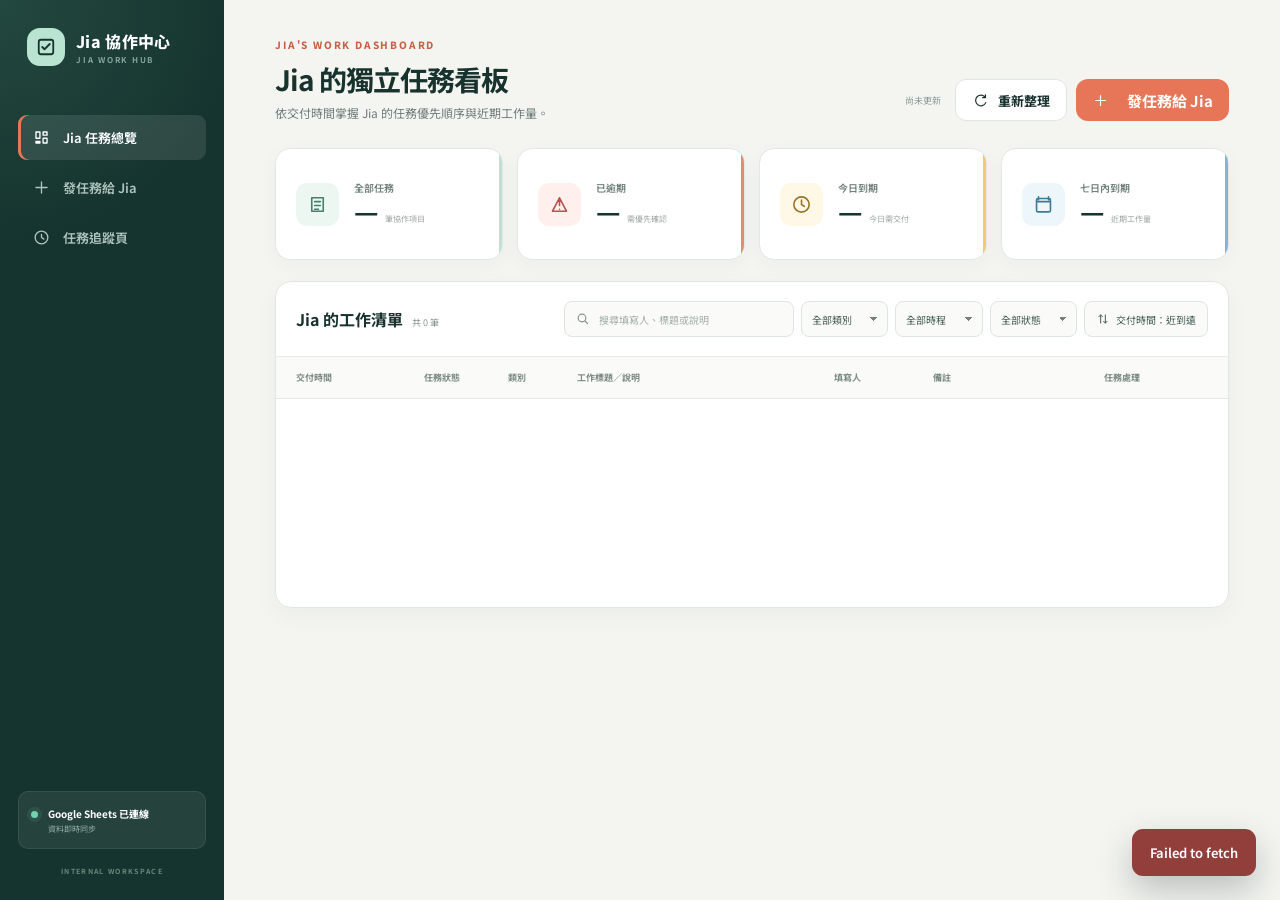
==== commit c40741fa: "Add files via upload" ====
--- a/admin.html
+++ b/admin.html
@@ -58,7 +58,7 @@
       <section class="dashboard-head">
         <div>
           <p class="section-kicker">JIA'S WORK DASHBOARD</p>
-          <h1>Jia 的協作任務</h1>
+          <h1>Jia 的獨立任務看板</h1>
           <p>依交付時間掌握 Jia 的任務優先順序與近期工作量。</p>
         </div>
         <div class="dashboard-actions">
@@ -102,7 +102,7 @@
           <div class="filter-row">
             <label class="search-box" for="search-input">
               <svg viewBox="0 0 24 24" aria-hidden="true"><circle cx="10.5" cy="10.5" r="5.75" /><path d="m15 15 4 4" /></svg>
-              <input id="search-input" type="search" placeholder="搜尋填寫人或工作內容" />
+              <input id="search-input" type="search" placeholder="搜尋填寫人、標題或說明" />
             </label>
             <label class="filter-select">
               <span class="sr-only">類別篩選</span>
@@ -149,7 +149,7 @@
                 <th>交付時間</th>
                 <th>任務狀態</th>
                 <th>類別</th>
-                <th>工作內容</th>
+                <th>工作標題／說明</th>
                 <th>填寫人</th>
                 <th>備註</th>
                 <th>任務處理</th>
@@ -184,14 +184,15 @@
 
         <div class="modal-task-summary">
           <code id="modal-task-id">—</code>
-          <strong id="modal-task-description">—</strong>
+          <strong id="modal-task-title">—</strong>
+          <p id="modal-task-description">—</p>
           <span id="modal-task-requester">—</span>
         </div>
 
         <form id="task-update-form">
           <input type="hidden" id="modal-request-id" name="id" />
           <div class="field-group">
-            <label for="modal-task-status">任務狀態</label>
+            <label for="modal-task-status">任務狀態 <small>儲存後會同步顯示於追蹤頁</small></label>
             <div class="input-shell select-shell no-icon">
               <select id="modal-task-status" name="status" required>
                 <option value="待處理">待處理</option>
--- a/styles.css
+++ b/styles.css
@@ -311,6 +311,11 @@
   background: rgba(255, 255, 255, 0.75);
 }
 
+.header-link.active {
+  color: #285f50;
+  background: rgba(226, 238, 232, 0.9);
+}
+
 .header-link svg {
   width: 17px;
   height: 17px;
@@ -1404,6 +1409,10 @@
   padding-left: 13px;
 }
 
+.input-shell.no-icon input {
+  padding-left: 13px;
+}
+
 .modal-open {
   overflow: hidden;
 }
@@ -1494,6 +1503,14 @@
   line-height: 1.6;
 }
 
+.modal-task-summary p {
+  margin: 0;
+  color: #556862;
+  font-size: 10px;
+  line-height: 1.7;
+  white-space: pre-wrap;
+}
+
 .modal-task-summary span {
   color: var(--muted);
   font-size: 10px;
@@ -1549,21 +1566,32 @@
   box-shadow: 0 12px 36px rgba(25, 48, 43, 0.07);
 }
 
-.tracking-search > label {
-  display: block;
-  margin-bottom: 8px;
+.tracking-search-fields {
+  display: grid;
+  grid-template-columns: minmax(260px, 1.45fr) minmax(190px, 0.85fr) auto;
+  align-items: end;
+  gap: 9px;
+}
+
+.tracking-query-field {
+  display: grid;
+  gap: 8px;
+}
+
+.tracking-query-field > span:first-child {
   font-size: 11px;
   font-weight: 700;
 }
 
-.tracking-search > div {
-  display: flex;
-  gap: 9px;
+.tracking-query-field small {
+  color: #94a09c;
+  font-size: 9px;
+  font-weight: 500;
 }
 
 .tracking-input-shell {
   position: relative;
-  flex: 1;
+  display: block;
 }
 
 .tracking-input-shell svg {
@@ -1596,6 +1624,11 @@
   box-shadow: 0 0 0 3px rgba(94, 156, 137, 0.12);
 }
 
+.requester-search-shell input {
+  font-family: inherit;
+  text-transform: none;
+}
+
 .tracking-search > p {
   margin: 8px 0 0;
   color: #94a09c;
@@ -1739,14 +1772,22 @@
   font-size: 9px;
 }
 
-.tracking-result-head > p {
+.tracking-result-update {
+  display: flex;
+  flex: 0 0 auto;
+  align-items: flex-end;
+  flex-direction: column;
+  gap: 8px;
+}
+
+.tracking-result-update > p {
   flex: 0 0 auto;
   margin: 4px 0 0;
   color: #8c9995;
   font-size: 9px;
 }
 
-.tracking-result-head > p strong {
+.tracking-result-update > p strong {
   color: #687a74;
   font-weight: 600;
 }
@@ -1853,6 +1894,7 @@
   text-overflow: ellipsis;
 }
 
+.tracking-description,
 .tracking-notes {
   padding: 14px;
   margin-top: 10px;
@@ -1861,12 +1903,19 @@
   border-radius: 10px;
 }
 
+.tracking-description p,
 .tracking-notes p {
   margin: 6px 0 0;
   color: #556862;
   font-size: 10px;
   line-height: 1.7;
   white-space: pre-wrap;
+}
+
+.tracking-description > span,
+.tracking-notes > span {
+  color: #8a9894;
+  font-size: 8px;
 }
 
 .delivery-reply-card {
@@ -1935,7 +1984,9 @@
 
 @media (max-width: 680px) {
   .header-nav {
-    display: none;
+    display: flex;
+    flex: 1;
+    justify-content: flex-end;
   }
 
   .task-modal {
@@ -1985,13 +2036,18 @@
     padding: 17px;
   }
 
-  .tracking-search > div {
-    flex-direction: column;
+  .tracking-search-fields {
+    grid-template-columns: 1fr;
   }
 
   .tracking-result-head {
     flex-direction: column;
     gap: 8px;
+  }
+
+  .tracking-result-update {
+    width: 100%;
+    align-items: flex-start;
   }
 
   .tracking-progress {
@@ -2177,11 +2233,24 @@
 
 @media (max-width: 680px) {
   .site-header {
-    height: 70px;
-  }
-
-  .site-header .brand small,
+    min-height: 70px;
+    height: auto;
+    gap: 10px;
+    padding: 11px 0;
+  }
+
+  .site-header .brand small {
+    display: none;
+  }
+
   .header-link {
+    display: inline-flex;
+    justify-content: center;
+    padding: 8px;
+    font-size: 10px;
+  }
+
+  .header-link svg {
     display: none;
   }
 
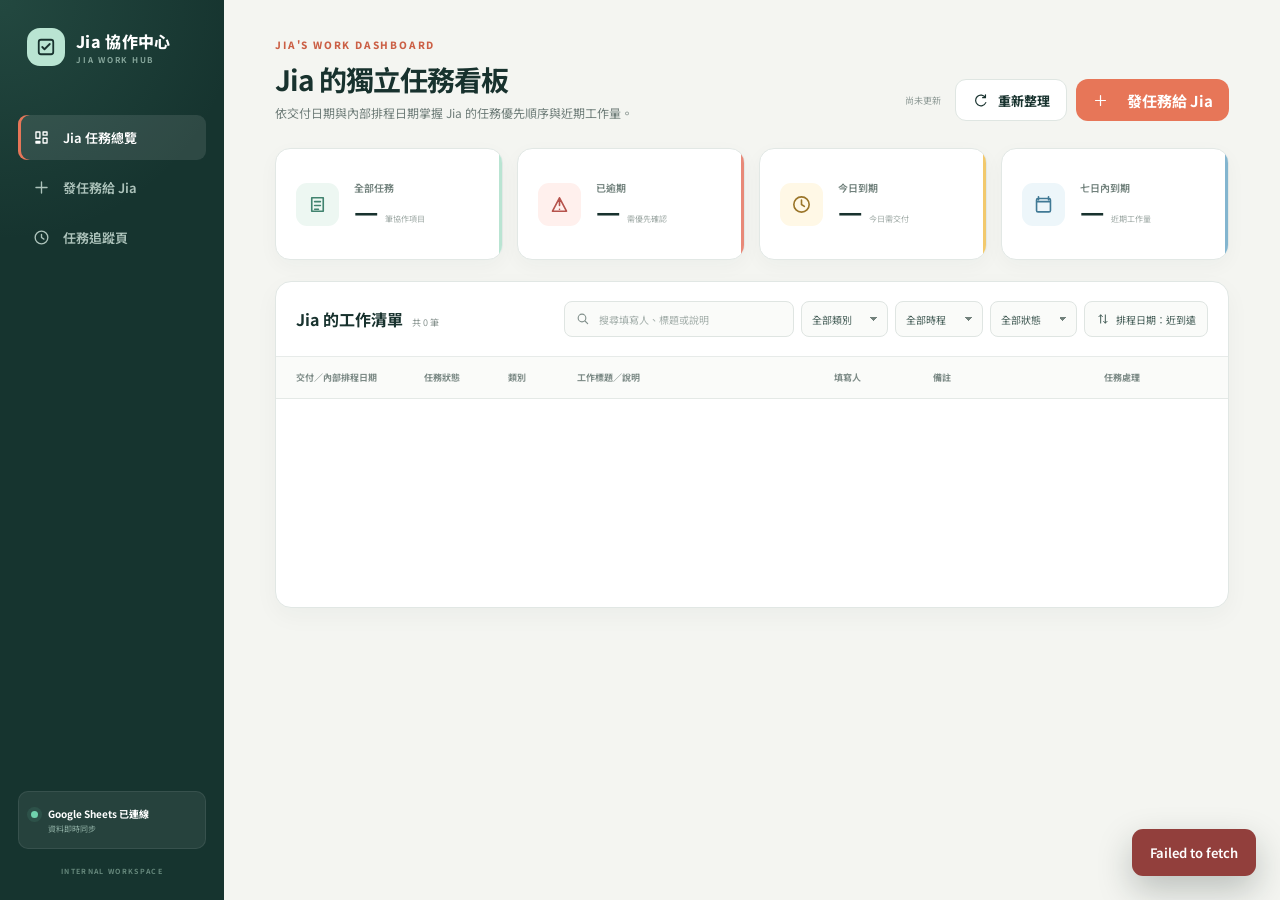
==== commit 05a83026: "v5" ====
--- a/admin.html
+++ b/admin.html
@@ -59,7 +59,7 @@
         <div>
           <p class="section-kicker">JIA'S WORK DASHBOARD</p>
           <h1>Jia 的獨立任務看板</h1>
-          <p>依交付時間掌握 Jia 的任務優先順序與近期工作量。</p>
+          <p>依交付日期與內部排程日期掌握 Jia 的任務優先順序與近期工作量。</p>
         </div>
         <div class="dashboard-actions">
           <span class="last-updated" id="last-updated">尚未更新</span>
@@ -137,7 +137,7 @@
             </label>
             <button class="sort-button" id="sort-button" type="button" data-direction="asc">
               <svg viewBox="0 0 24 24" aria-hidden="true"><path d="M8 5v14M5 8l3-3 3 3M16 19V5M13 16l3 3 3-3" /></svg>
-              <span id="sort-label">交付時間：近到遠</span>
+              <span id="sort-label">排程日期：近到遠</span>
             </button>
           </div>
         </div>
@@ -146,7 +146,7 @@
           <table>
             <thead>
               <tr>
-                <th>交付時間</th>
+                <th>交付／內部排程日期</th>
                 <th>任務狀態</th>
                 <th>類別</th>
                 <th>工作標題／說明</th>
@@ -201,6 +201,13 @@
               </select>
             </div>
           </div>
+          <div class="field-group" id="modal-internal-schedule-group">
+            <label for="modal-internal-schedule-time">內部排程日期 <small>僅 Jia 任務看板與 Google Sheet 顯示</small></label>
+            <div class="input-shell no-icon">
+              <input id="modal-internal-schedule-time" name="internalScheduleTime" type="date" />
+            </div>
+            <p class="field-hint">前台選擇「其他／待確認」時，可在這裡安排預計處理日期；發任務人不會看到。</p>
+          </div>
           <div class="field-group">
             <label for="modal-delivery-reply">交付回覆 <small>發任務的人會在追蹤頁看到</small></label>
             <textarea id="modal-delivery-reply" name="deliveryReply" rows="7" maxlength="2000" placeholder="可填寫完成內容、交付連結、檔案位置或需要對方確認的事項⋯"></textarea>
@@ -208,7 +215,7 @@
           </div>
           <div class="modal-actions">
             <a class="secondary-button" id="modal-tracking-link" href="./status.html" target="_blank" rel="noopener">開啟追蹤頁</a>
-            <button class="primary-button" id="save-task-button" type="submit">儲存進度與回覆</button>
+            <button class="primary-button" id="save-task-button" type="submit">儲存排程、進度與回覆</button>
           </div>
         </form>
       </section>
--- a/styles.css
+++ b/styles.css
@@ -797,6 +797,12 @@
 
 .success-track-button {
   min-width: 220px;
+}
+
+.success-actions {
+  display: flex;
+  align-items: center;
+  gap: 9px;
   margin-bottom: 10px;
 }
 
@@ -1684,6 +1690,56 @@
   font-size: 9px;
 }
 
+.requester-task-list {
+  display: grid;
+  gap: 8px;
+  margin-top: 14px;
+}
+
+.requester-task-item {
+  display: flex;
+  width: 100%;
+  align-items: center;
+  justify-content: space-between;
+  gap: 16px;
+  padding: 13px 14px;
+  color: var(--ink);
+  text-align: left;
+  background: #fafbf9;
+  border: 1px solid #e1e8e4;
+  border-radius: 10px;
+  cursor: pointer;
+}
+
+.requester-task-item:hover {
+  background: #f1f7f3;
+  border-color: #c5dcd2;
+}
+
+.requester-task-summary {
+  display: flex;
+  min-width: 0;
+  flex-direction: column;
+  gap: 3px;
+}
+
+.requester-task-summary strong {
+  overflow: hidden;
+  font-size: 11px;
+  text-overflow: ellipsis;
+  white-space: nowrap;
+}
+
+.requester-task-summary small {
+  color: var(--muted);
+  font-size: 9px;
+}
+
+.requester-task-summary code {
+  color: #8a9894;
+  font-size: 8px;
+}
+
 .tracking-loading {
   display: flex;
   align-items: center;
@@ -2040,6 +2096,19 @@
     grid-template-columns: 1fr;
   }
 
+  .success-actions {
+    width: 100%;
+    flex-direction: column;
+  }
+
+  .success-actions > * {
+    width: 100%;
+  }
+
+  .requester-task-item {
+    align-items: flex-start;
+  }
+
   .tracking-result-head {
     flex-direction: column;
     gap: 8px;
